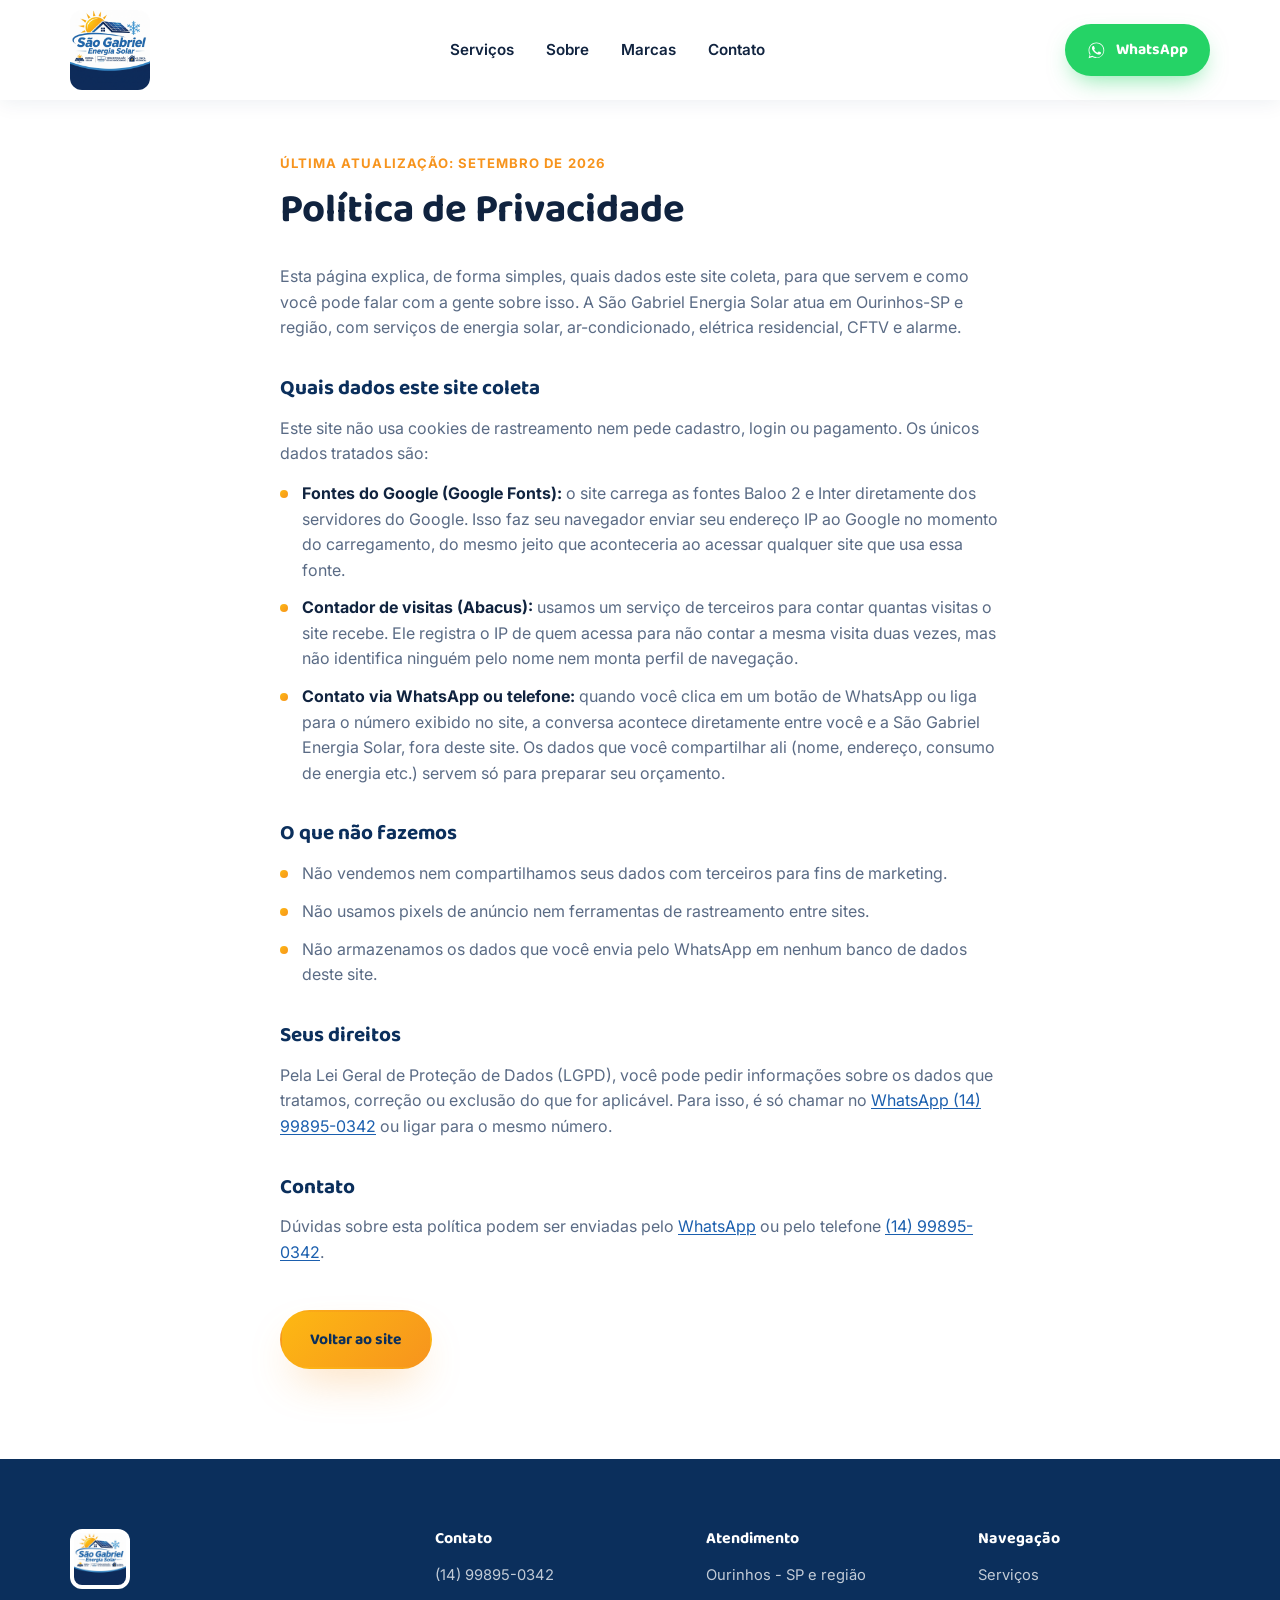
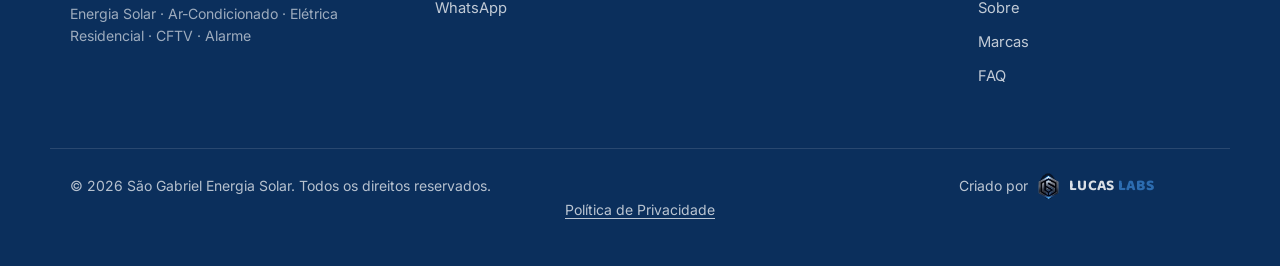
==== privacidade.html @ fc3e6f14 "Ajustes de acessibilidade, contador de visitas ao vivo e pagina de privacidade Corrige menu mobile q" ====
<!DOCTYPE html>
<html lang="pt-BR">
<head>
<meta charset="UTF-8">
<meta name="viewport" content="width=device-width, initial-scale=1.0">
<title>Política de Privacidade | São Gabriel Energia Solar</title>
<meta name="description" content="Política de privacidade da São Gabriel Energia Solar: quais dados são coletados neste site, para que servem e como você pode exercer seus direitos.">
<meta name="robots" content="noindex">
<link rel="icon" href="images/logo.jpg" type="image/jpeg">
<link rel="preconnect" href="https://fonts.googleapis.com">
<link rel="preconnect" href="https://fonts.gstatic.com" crossorigin>
<link href="https://fonts.googleapis.com/css2?family=Baloo+2:wght@600;700;800&family=Inter:wght@400;500;600;700&display=swap" rel="stylesheet">
<link rel="stylesheet" href="css/style.css">
</head>
<body>

<a href="#conteudo" class="skip-link">Pular para o conteúdo</a>

<!-- ===== HEADER ===== -->
<header class="header" id="header">
  <div class="container header__inner">
    <a href="index.html" class="header__brand">
      <img src="images/logo.jpg" alt="São Gabriel Energia Solar" class="header__logo">
    </a>
    <nav class="header__nav" id="nav">
      <a href="index.html#servicos" class="nav__link">Serviços</a>
      <a href="index.html#sobre" class="nav__link">Sobre</a>
      <a href="index.html#marcas" class="nav__link">Marcas</a>
      <a href="index.html#contato" class="nav__link">Contato</a>
    </nav>
    <div class="header__actions">
      <a href="https://wa.me/5514998950342?text=Ol%C3%A1!%20Vi%20o%20site%20da%20S%C3%A3o%20Gabriel%20Energia%20Solar%20e%20quero%20saber%20mais%20sobre%20os%20servi%C3%A7os." target="_blank" rel="noopener" class="btn btn--cta">
        <svg class="icon" viewBox="0 0 24 24" fill="currentColor" aria-hidden="true"><path d="M17.5 14.4c-.3-.1-1.7-.9-2-1-.3-.1-.5-.1-.7.1-.2.3-.8 1-.9 1.2-.2.2-.3.2-.6.1-.3-.1-1.3-.5-2.4-1.5-.9-.8-1.5-1.8-1.7-2.1-.2-.3 0-.5.1-.6.1-.1.3-.3.4-.5.1-.2.2-.3.3-.5.1-.2 0-.4 0-.5C10 9 9.4 7.6 9.1 7c-.2-.5-.4-.5-.6-.5h-.5c-.2 0-.5.1-.7.3-.3.3-1 1-1 2.4s1 2.8 1.2 3c.1.2 2 3.1 4.9 4.3.7.3 1.2.5 1.6.6.7.2 1.3.2 1.8.1.5-.1 1.7-.7 1.9-1.4.2-.7.2-1.2.2-1.4-.1-.1-.3-.2-.6-.4z"/><path d="M12 2C6.5 2 2 6.5 2 12c0 1.9.5 3.7 1.5 5.3L2 22l4.8-1.5c1.5.8 3.2 1.3 5.2 1.3 5.5 0 10-4.5 10-10S17.5 2 12 2zm0 18.3c-1.7 0-3.4-.5-4.8-1.3l-.3-.2-3.4 1 1-3.3-.2-.3C3.5 15 3 13.5 3 12c0-5 4-9 9-9s9 4 9 9-4 9-9 9.3z"/></svg>
        <span>WhatsApp</span>
      </a>
    </div>
    <button class="header__burger" id="burger" aria-label="Abrir menu" aria-expanded="false">
      <span></span><span></span><span></span>
    </button>
  </div>
</header>

<!-- ===== CONTEÚDO ===== -->
<section class="legal" id="conteudo">
  <div class="container legal__wrap">
    <span class="eyebrow">Última atualização: setembro de 2026</span>
    <h1 class="section-title">Política de Privacidade</h1>

    <p>Esta página explica, de forma simples, quais dados este site coleta, para que servem e como você pode falar com a gente sobre isso. A São Gabriel Energia Solar atua em Ourinhos-SP e região, com serviços de energia solar, ar-condicionado, elétrica residencial, CFTV e alarme.</p>

    <h2>Quais dados este site coleta</h2>
    <p>Este site não usa cookies de rastreamento nem pede cadastro, login ou pagamento. Os únicos dados tratados são:</p>
    <ul class="legal__list">
      <li><strong>Fontes do Google (Google Fonts):</strong> o site carrega as fontes Baloo 2 e Inter diretamente dos servidores do Google. Isso faz seu navegador enviar seu endereço IP ao Google no momento do carregamento, do mesmo jeito que aconteceria ao acessar qualquer site que usa essa fonte.</li>
      <li><strong>Contador de visitas (Abacus):</strong> usamos um serviço de terceiros para contar quantas visitas o site recebe. Ele registra o IP de quem acessa para não contar a mesma visita duas vezes, mas não identifica ninguém pelo nome nem monta perfil de navegação.</li>
      <li><strong>Contato via WhatsApp ou telefone:</strong> quando você clica em um botão de WhatsApp ou liga para o número exibido no site, a conversa acontece diretamente entre você e a São Gabriel Energia Solar, fora deste site. Os dados que você compartilhar ali (nome, endereço, consumo de energia etc.) servem só para preparar seu orçamento.</li>
    </ul>

    <h2>O que não fazemos</h2>
    <ul class="legal__list">
      <li>Não vendemos nem compartilhamos seus dados com terceiros para fins de marketing.</li>
      <li>Não usamos pixels de anúncio nem ferramentas de rastreamento entre sites.</li>
      <li>Não armazenamos os dados que você envia pelo WhatsApp em nenhum banco de dados deste site.</li>
    </ul>

    <h2>Seus direitos</h2>
    <p>Pela Lei Geral de Proteção de Dados (LGPD), você pode pedir informações sobre os dados que tratamos, correção ou exclusão do que for aplicável. Para isso, é só chamar no <a href="https://wa.me/5514998950342">WhatsApp (14) 99895-0342</a> ou ligar para o mesmo número.</p>

    <h2>Contato</h2>
    <p>Dúvidas sobre esta política podem ser enviadas pelo <a href="https://wa.me/5514998950342">WhatsApp</a> ou pelo telefone <a href="tel:+5514998950342">(14) 99895-0342</a>.</p>

    <a href="index.html" class="btn btn--primary legal__back">Voltar ao site</a>
  </div>
</section>

<!-- ===== FOOTER ===== -->
<footer class="footer">
  <div class="container footer__grid">
    <div class="footer__brand">
      <img src="images/logo.jpg" alt="São Gabriel Energia Solar" class="footer__logo">
      <p>Energia Solar · Ar-Condicionado · Elétrica Residencial · CFTV · Alarme</p>
    </div>
    <div class="footer__col">
      <h4>Contato</h4>
      <a href="tel:+5514998950342">(14) 99895-0342</a>
      <a href="https://wa.me/5514998950342" target="_blank" rel="noopener">WhatsApp</a>
    </div>
    <div class="footer__col">
      <h4>Atendimento</h4>
      <p>Ourinhos - SP e região</p>
    </div>
    <div class="footer__col">
      <h4>Navegação</h4>
      <a href="index.html#servicos">Serviços</a>
      <a href="index.html#sobre">Sobre</a>
      <a href="index.html#marcas">Marcas</a>
      <a href="index.html#faq">FAQ</a>
    </div>
  </div>
  <div class="footer__bottom">
    <div class="container footer__bottom-inner">
      <p>&copy; <span id="year"></span> São Gabriel Energia Solar. Todos os direitos reservados.</p>
      <a href="https://lucaslabs.netlify.app/" target="_blank" rel="noopener" class="footer__credit">
        <span>Criado por</span>
        <img src="images/logo-lucaslabs-icon.png" alt="" class="footer__credit-logo">
        <span class="footer__credit-name">LUCAS <b>LABS</b></span>
      </a>
    </div>
    <div class="container">
      <p class="footer__privacy"><a href="privacidade.html">Política de Privacidade</a></p>
    </div>
  </div>
</footer>

<script>
  document.getElementById('year').textContent = new Date().getFullYear();

  const header = document.getElementById('header');
  const burger = document.getElementById('burger');
  const nav = document.getElementById('nav');

  window.addEventListener('scroll', () => {
    header.classList.toggle('is-scrolled', window.scrollY > 30);
  }, { passive: true });

  burger.addEventListener('click', () => {
    const isOpen = nav.classList.toggle('open');
    burger.classList.toggle('open', isOpen);
    burger.setAttribute('aria-expanded', String(isOpen));
  });
</script>
</body>
</html>
---- css/style.css ----
/* ===================================================================
   São Gabriel Energia Solar, folha de estilos
   =================================================================== */

:root {
  --blue-navy: #0b2f5c;
  --blue-royal: #1b5fae;
  --blue-light: #2c6cb0;
  --yellow: #fdb813;
  --orange: #f7941d;
  --white: #ffffff;
  --gray-bg: #f4f8fc;
  --text-dark: #10233f;
  --text-muted: #5a6b85;

  --gradient-sun: linear-gradient(135deg, var(--yellow), var(--orange));
  --gradient-blue: linear-gradient(135deg, var(--blue-royal), var(--blue-navy));

  --shadow-blue: 0 20px 45px -15px rgba(27, 95, 174, 0.45);
  --shadow-orange: 0 20px 45px -15px rgba(247, 148, 29, 0.4);

  --radius: 20px;
  --container: 1180px;

  --font-head: "Baloo 2", "Poppins", sans-serif;
  --font-body: "Inter", system-ui, sans-serif;
}

* { box-sizing: border-box; margin: 0; padding: 0; }

html { scroll-behavior: smooth; }

body {
  font-family: var(--font-body);
  color: var(--text-dark);
  background: var(--white);
  overflow-x: hidden;
  line-height: 1.6;
}

img { max-width: 100%; display: block; }

a { color: inherit; text-decoration: none; }

ul { list-style: none; }

h1, h2, h3, h4 { font-family: var(--font-head); font-weight: 700; line-height: 1.2; }

.container {
  width: 100%;
  max-width: var(--container);
  margin: 0 auto;
  padding: 0 20px;
}

.icon { width: 1em; height: 1em; }

/* pular para o conteúdo: invisível até receber foco por teclado */
.skip-link {
  position: absolute;
  top: -100px;
  left: 20px;
  z-index: 1000;
  background: var(--blue-navy);
  color: var(--white);
  padding: 12px 20px;
  border-radius: 8px;
  font-weight: 600;
  transition: top 0.2s ease;
}
.skip-link:focus { top: 20px; }

/* anel de foco consistente para navegação por teclado, sitewide */
a:focus-visible,
button:focus-visible,
input:focus-visible {
  outline: 3px solid var(--yellow);
  outline-offset: 2px;
  border-radius: 4px;
}

/* ---------- scroll animation hooks ----------
   .reveal e .parallax-el nao levam estado inicial no CSS: o script.js
   define opacity/transform via GSAP so, entao sem JS ou com
   prefers-reduced-motion o conteudo aparece normal, no fluxo do documento. */

/* ---------- barra de progresso de leitura ---------- */
.scroll-progress {
  position: fixed;
  top: 0; left: 0;
  width: 100%; height: 4px;
  background: var(--gradient-sun);
  transform: scaleX(0);
  transform-origin: 0 0;
  z-index: 600;
  will-change: transform;
}

/* ---------- buttons ---------- */
.btn {
  display: inline-flex;
  align-items: center;
  gap: 10px;
  padding: 15px 28px;
  border-radius: 50px;
  font-family: var(--font-head);
  font-weight: 700;
  font-size: 0.98rem;
  border: 2px solid transparent;
  cursor: pointer;
  transition: transform 0.25s ease, box-shadow 0.25s ease, background 0.25s ease;
  white-space: nowrap;
}
.btn .icon { font-size: 1.2em; }
.btn--primary {
  background: var(--gradient-sun);
  color: var(--blue-navy);
  box-shadow: var(--shadow-orange);
}
.btn--primary:hover { transform: translateY(-3px); box-shadow: 0 25px 50px -15px rgba(247, 148, 29, 0.55); }
.btn--outline {
  background: rgba(255, 255, 255, 0.08);
  border-color: rgba(255, 255, 255, 0.6);
  color: var(--white);
  backdrop-filter: blur(6px);
}
.btn--outline:hover { background: rgba(255, 255, 255, 0.18); transform: translateY(-3px); }
.btn--cta {
  background: #25d366;
  color: var(--white);
  padding: 11px 20px;
  box-shadow: 0 10px 25px -8px rgba(37, 211, 102, 0.6);
}
.btn--cta:hover { transform: translateY(-2px); }
.btn--lg { padding: 18px 36px; font-size: 1.1rem; }

/* ===================================================================
   HEADER
   =================================================================== */
.header {
  position: fixed;
  top: 0; left: 0; right: 0;
  z-index: 500;
  background: rgba(255, 255, 255, 0.92);
  backdrop-filter: blur(10px);
  box-shadow: 0 2px 20px rgba(11, 47, 92, 0.08);
  transition: padding 0.3s ease;
}
.header__inner {
  display: flex;
  align-items: center;
  justify-content: space-between;
  gap: 20px;
  padding: 10px 20px;
  transition: padding 0.3s ease;
}
.header.is-scrolled .header__inner { padding: 6px 20px; }
.header__brand { display: flex; align-items: center; }
.header__logo {
  height: 80px;
  width: auto;
  border-radius: 12px;
  transition: height 0.35s cubic-bezier(0.4, 0, 0.2, 1);
}
.header.is-scrolled .header__logo { height: 46px; }
.header__nav {
  display: none;
  gap: 32px;
}
.nav__link {
  font-weight: 600;
  font-size: 0.95rem;
  color: var(--text-dark);
  position: relative;
  padding: 6px 0;
}
.nav__link::after {
  content: "";
  position: absolute;
  left: 0; bottom: 0;
  width: 0; height: 3px;
  background: var(--gradient-sun);
  border-radius: 3px;
  transition: width 0.25s ease;
}
.nav__link:hover::after { width: 100%; }

.header__burger {
  display: flex;
  flex-direction: column;
  justify-content: center;
  align-items: center;
  gap: 5px;
  width: 44px; height: 44px;
  background: none; border: none; cursor: pointer;
}
.header__burger span {
  width: 100%; height: 3px;
  background: var(--blue-navy);
  border-radius: 3px;
  transition: transform 0.3s ease, opacity 0.3s ease;
}
.header__burger.open span:nth-child(1) { transform: translateY(8px) rotate(45deg); }
.header__burger.open span:nth-child(2) { opacity: 0; }
.header__burger.open span:nth-child(3) { transform: translateY(-8px) rotate(-45deg); }

@media (min-width: 900px) {
  .header__nav { display: flex; }
  .header__burger { display: none; }
}

@media (max-width: 899px) {
  .header__nav {
    display: flex;
    position: fixed;
    top: 74px; right: 20px; left: 20px;
    background: rgba(255, 255, 255, 0.88);
    backdrop-filter: blur(16px) saturate(160%);
    -webkit-backdrop-filter: blur(16px) saturate(160%);
    border: 1px solid rgba(255, 255, 255, 0.7);
    border-radius: var(--radius);
    box-shadow: 0 20px 50px rgba(11, 47, 92, 0.2);
    flex-direction: column;
    padding: 20px 24px;
    gap: 18px;
    transform: translateY(-20px);
    opacity: 0;
    pointer-events: none;
    transition: transform 0.3s ease, opacity 0.3s ease;
  }
  .header__nav.open { transform: translateY(0); opacity: 1; pointer-events: auto; }
  .header__actions .btn--cta span { display: none; }
}

/* ===================================================================
   HERO
   =================================================================== */
.hero {
  position: relative;
  min-height: 100vh;
  display: flex;
  align-items: center;
  overflow: hidden;
  padding-top: 90px;
}
.hero__bg { position: absolute; inset: 0; z-index: 0; overflow: hidden; }
.hero__img { width: 100%; height: 100%; object-fit: cover; will-change: transform; }
.hero__overlay {
  position: absolute; inset: 0;
  background:
    linear-gradient(180deg, rgba(11,47,92,0.75) 0%, rgba(11,47,92,0.55) 40%, rgba(11,47,92,0.92) 100%),
    linear-gradient(120deg, rgba(11,47,92,0.6), rgba(27,95,174,0.35));
}
.hero__blob {
  position: absolute;
  border-radius: 50%;
  filter: blur(60px);
  opacity: 0.5;
  z-index: 0;
}
.hero__blob--1 {
  width: 420px; height: 420px;
  background: var(--gradient-sun);
  top: -120px; right: -100px;
  opacity: 0.35;
}
.hero__blob--2 {
  width: 300px; height: 300px;
  background: var(--blue-light);
  bottom: -80px; left: -80px;
  opacity: 0.4;
}

.hero__content {
  position: relative;
  z-index: 2;
  color: var(--white);
  padding: 60px 20px 100px;
}
.badge {
  display: inline-block;
  background: rgba(255, 255, 255, 0.12);
  border: 1px solid rgba(255, 255, 255, 0.35);
  backdrop-filter: blur(6px);
  padding: 8px 18px;
  border-radius: 50px;
  font-size: 0.875rem;
  font-weight: 600;
  margin-bottom: 22px;
}
.hero__title {
  font-size: clamp(2.1rem, 6vw, 3.6rem);
  max-width: 820px;
  margin-bottom: 20px;
}
.text-yellow { color: var(--yellow); }

.sr-only {
  position: absolute;
  width: 1px; height: 1px;
  padding: 0; margin: -1px;
  overflow: hidden;
  clip: rect(0, 0, 0, 0);
  white-space: nowrap;
  border: 0;
}

.typewriter { display: inline-block; }
.typewriter-cursor {
  display: inline-block;
  width: 3px;
  height: 0.85em;
  margin-left: 4px;
  background: var(--yellow);
  vertical-align: -0.1em;
  animation: typewriter-blink 0.9s steps(1) infinite;
}
@keyframes typewriter-blink {
  0%, 49% { opacity: 1; }
  50%, 100% { opacity: 0; }
}
@media (prefers-reduced-motion: reduce) {
  .typewriter-cursor { animation: none; opacity: 1; }
}
.hero__subtitle {
  font-size: clamp(1rem, 2vw, 1.2rem);
  max-width: 620px;
  color: rgba(255, 255, 255, 0.88);
  margin-bottom: 34px;
}
.hero__cta { display: flex; flex-wrap: wrap; gap: 16px; margin-bottom: 44px; }
.hero__trust {
  display: flex;
  flex-wrap: wrap;
  gap: 18px 30px;
}
.trust__item {
  display: flex;
  align-items: center;
  gap: 8px;
  font-size: 0.9rem;
  font-weight: 600;
  color: rgba(255, 255, 255, 0.92);
}
.trust__item .icon { color: var(--yellow); font-size: 1.1em; }

.hero__scroll {
  position: absolute;
  bottom: 28px; left: 50%;
  transform: translateX(-50%);
  z-index: 2;
  color: var(--white);
  font-size: 1.6rem;
  animation: bounce 2.2s infinite;
  opacity: 0.85;
}
@keyframes bounce {
  0%, 100% { transform: translate(-50%, 0); }
  50% { transform: translate(-50%, 10px); }
}

/* ---------- section diagonal dividers ---------- */
.divider {
  position: relative;
  height: 70px;
  margin-top: -1px;
  background: var(--white);
}
.divider--down { clip-path: polygon(0 0, 100% 0, 100% 30%, 0 100%); background: var(--gray-bg); }
.divider--up { clip-path: polygon(0 30%, 100% 0, 100% 100%, 0 100%); background: var(--blue-navy); }

/* ===================================================================
   BRANDS STRIP
   =================================================================== */
.brands { background: var(--gray-bg); padding: 60px 0 70px; position: relative; overflow: hidden; }
.brands__blob {
  position: absolute;
  border-radius: 50%;
  filter: blur(70px);
  opacity: 0.35;
  pointer-events: none;
  z-index: 0;
}
.brands__blob--1 { width: 320px; height: 320px; background: var(--gradient-sun); top: -140px; left: 8%; }
.brands__blob--2 { width: 280px; height: 280px; background: var(--blue-light); bottom: -140px; right: 10%; }

.brands__label {
  position: relative;
  z-index: 1;
  text-align: center;
  font-weight: 600;
  color: var(--text-muted);
  margin-bottom: 34px;
  text-transform: uppercase;
  font-size: 0.875rem;
  letter-spacing: 0.06em;
}
.brands__row {
  position: relative;
  z-index: 1;
  display: flex;
  flex-wrap: wrap;
  align-items: center;
  justify-content: center;
  gap: 22px 24px;
}

/* chip em vidro liquido: translucido, com brilho no topo e borda fina */
.brand-chip {
  position: relative;
  display: flex;
  align-items: center;
  justify-content: center;
  width: 184px;
  height: 108px;
  border-radius: var(--radius);
  background: rgba(255, 255, 255, 0.5);
  backdrop-filter: blur(16px) saturate(160%);
  -webkit-backdrop-filter: blur(16px) saturate(160%);
  border: 1px solid rgba(255, 255, 255, 0.7);
  box-shadow:
    0 10px 30px -12px rgba(11, 47, 92, 0.25),
    inset 0 1px 0 rgba(255, 255, 255, 0.8);
  overflow: hidden;
  transition: background 0.3s ease, box-shadow 0.3s ease, border-color 0.3s ease;
}
.brand-chip::before {
  content: "";
  position: absolute;
  inset: 0;
  background: linear-gradient(135deg, rgba(255, 255, 255, 0.55) 0%, rgba(255, 255, 255, 0) 45%);
  pointer-events: none;
}
.brand-chip:hover {
  background: rgba(255, 255, 255, 0.72);
  border-color: rgba(255, 255, 255, 0.95);
  box-shadow:
    0 22px 48px -14px rgba(27, 95, 174, 0.4),
    inset 0 1px 0 rgba(255, 255, 255, 0.95);
}
/* translateY do hover fica a cargo do GSAP, mesmo motivo do .card/.step */

/* faixa de brilho que varre o chip no hover, controlada via GSAP (script.js) */
.brand-chip__shine {
  position: absolute;
  top: -60%; left: -35%;
  width: 35%; height: 220%;
  background: linear-gradient(105deg, rgba(255,255,255,0) 0%, rgba(255,255,255,0.75) 50%, rgba(255,255,255,0) 100%);
  pointer-events: none;
  z-index: 2;
}

.brand-chip img {
  position: relative;
  z-index: 1;
  height: 48px;
  width: auto;
  max-width: 80%;
  object-fit: contain;
  filter: grayscale(1) opacity(0.75);
  transition: filter 0.25s ease;
}
.brand-chip:hover img { filter: grayscale(0) opacity(1); }

/* ===================================================================
   SECTION HEADINGS (shared)
   =================================================================== */
.eyebrow {
  display: inline-block;
  font-weight: 700;
  color: var(--orange);
  text-transform: uppercase;
  letter-spacing: 0.08em;
  font-size: 0.82rem;
  margin-bottom: 12px;
}
.eyebrow--light { color: var(--yellow); }
.section-title {
  font-size: clamp(1.7rem, 4vw, 2.5rem);
  max-width: 700px;
  margin-bottom: 50px;
}
.section-title--light { color: var(--white); margin-bottom: 30px; }

/* ===================================================================
   SERVICES
   =================================================================== */
.services { padding: 90px 0 60px; background: var(--gray-bg); }
.services__grid {
  display: grid;
  grid-template-columns: 1fr;
  gap: 28px;
}
@media (min-width: 640px) { .services__grid { grid-template-columns: repeat(2, 1fr); } }
@media (min-width: 1000px) { .services__grid { grid-template-columns: repeat(3, 1fr); } }

.card {
  background: var(--white);
  border-radius: var(--radius);
  overflow: hidden;
  transition: box-shadow 0.35s ease;
}
/* hover (translateY) fica a cargo do GSAP: mesma propriedade "transform"
   usada na entrada por scroll, então não pode ter transição CSS própria */
.card--shadow-blue:hover { box-shadow: var(--shadow-blue); }
.card--shadow-orange:hover { box-shadow: var(--shadow-orange); }
.card__img { aspect-ratio: 4/3; overflow: hidden; }
.card__img img { width: 100%; height: 100%; object-fit: cover; transition: transform 0.5s ease; }
/* foto vertical de produto: mostra inteira, sem cortar, mesmo tamanho de card */
.card__img--contain { background: var(--white); }
.card__img--contain img { object-fit: contain; padding: 14px; }
.card:hover .card__img img { transform: scale(1.08); }
.card__body { padding: 26px; position: relative; }
.card__icon {
  position: absolute;
  top: -30px; right: 26px;
  width: 56px; height: 56px;
  border-radius: 16px;
  display: flex; align-items: center; justify-content: center;
  font-size: 1.5rem;
  color: var(--white);
  box-shadow: 0 12px 24px -8px rgba(0,0,0,0.3);
}
.card__icon--yellow { background: var(--gradient-sun); color: var(--blue-navy); }
.card__icon--blue { background: var(--gradient-blue); }
.card__body h3 { font-size: 1.25rem; margin-bottom: 10px; }
.card__body p { color: var(--text-muted); font-size: 0.95rem; }

.card--cta {
  background: var(--gradient-blue);
  color: var(--white);
  display: flex;
  align-items: center;
  justify-content: center;
  text-align: center;
}
.card--cta__inner { padding: 40px 30px; }
.card--cta h3 { font-size: 1.3rem; margin-bottom: 10px; }
.card--cta p { color: rgba(255,255,255,0.85); margin-bottom: 22px; font-size: 0.95rem; }

/* ===================================================================
   WHY / CALCULATOR
   =================================================================== */
.why { background: var(--blue-navy); color: var(--white); padding: 90px 0; position: relative; overflow: hidden; }
.why__grid {
  display: grid;
  grid-template-columns: 1fr;
  gap: 50px;
  align-items: start;
}
@media (min-width: 900px) { .why__grid { grid-template-columns: 1.1fr 0.9fr; } }

.why__list { display: flex; flex-direction: column; gap: 16px; margin-top: 10px; }
.why__list li {
  display: flex;
  align-items: flex-start;
  gap: 12px;
  font-size: 1.02rem;
  font-weight: 500;
}
.why__list .icon {
  flex-shrink: 0;
  margin-top: 3px;
  width: 24px; height: 24px;
  background: var(--gradient-sun);
  color: var(--blue-navy);
  border-radius: 50%;
  padding: 4px;
}

.why__calc {
  background: rgba(255, 255, 255, 0.06);
  border: 1px solid rgba(255, 255, 255, 0.15);
  backdrop-filter: blur(8px);
  border-radius: var(--radius);
  padding: 34px;
  box-shadow: var(--shadow-blue);
}
.why__calc h3 { font-size: 1.3rem; margin-bottom: 8px; }
.why__calc-desc { color: rgba(255,255,255,0.75); font-size: 0.92rem; margin-bottom: 22px; }
.why__calc label { display: block; font-size: 0.85rem; font-weight: 600; margin-bottom: 8px; color: rgba(255,255,255,0.85); }
.why__calc input {
  width: 100%;
  padding: 14px 16px;
  border-radius: 12px;
  border: none;
  font-size: 1.1rem;
  font-family: var(--font-head);
  font-weight: 700;
  margin-bottom: 22px;
  color: var(--blue-navy);
}
.why__calc input:focus { outline: 3px solid var(--yellow); }
.why__calc-result {
  background: rgba(255,255,255,0.08);
  border-radius: 16px;
  padding: 18px 20px;
  margin-bottom: 16px;
}
.calc-row { display: flex; justify-content: space-between; align-items: center; padding: 8px 0; font-size: 0.95rem; }
.calc-row strong { font-family: var(--font-head); font-size: 1.2rem; color: var(--yellow); }
.calc-row + .calc-row { border-top: 1px solid rgba(255,255,255,0.12); }
.why__calc-note { font-size: 0.875rem; color: rgba(255,255,255,0.72); }

/* ===================================================================
   STEPS
   =================================================================== */
.steps { padding: 90px 0; background: var(--white); }
.steps__grid {
  display: grid;
  grid-template-columns: 1fr;
  gap: 30px;
}
@media (min-width: 640px) { .steps__grid { grid-template-columns: repeat(2, 1fr); } }
@media (min-width: 1000px) { .steps__grid { grid-template-columns: repeat(4, 1fr); } }

.step {
  position: relative;
  background: var(--gray-bg);
  border-radius: var(--radius);
  padding: 34px 26px;
  border-top: 4px solid transparent;
  border-image: var(--gradient-sun) 1;
  transition: box-shadow 0.3s ease;
}
/* translateY do hover fica a cargo do GSAP, ver script.js */
.step:hover { box-shadow: var(--shadow-orange); }
.step__number {
  display: inline-flex;
  align-items: center; justify-content: center;
  width: 46px; height: 46px;
  border-radius: 50%;
  background: var(--gradient-blue);
  color: var(--white);
  font-family: var(--font-head);
  font-weight: 700;
  font-size: 1.2rem;
  margin-bottom: 18px;
}
.step h3 { font-size: 1.1rem; margin-bottom: 8px; }
.step p { color: var(--text-muted); font-size: 0.92rem; }

/* ===================================================================
   IMPACT (faixa com foto de usina solar, parallax)
   =================================================================== */
.impact {
  position: relative;
  min-height: 56vh;
  display: flex;
  align-items: center;
  justify-content: center;
  overflow: hidden;
}
.impact__bg { position: absolute; inset: 0; z-index: 0; overflow: hidden; }
.impact__img { width: 100%; height: 100%; object-fit: cover; will-change: transform; }
.impact__overlay {
  position: absolute; inset: 0;
  background: linear-gradient(180deg, rgba(11,47,92,0.85) 0%, rgba(11,47,92,0.65) 45%, rgba(11,47,92,0.85) 100%);
}
.impact__content {
  position: relative;
  z-index: 1;
  text-align: center;
  color: var(--white);
  padding: 70px 20px;
}
.impact__title {
  font-size: clamp(1.6rem, 4vw, 2.4rem);
  max-width: 760px;
  margin: 0 auto 16px;
}
.impact__subtitle {
  font-size: clamp(0.95rem, 1.6vw, 1.1rem);
  color: rgba(255,255,255,0.85);
  max-width: 520px;
  margin: 0 auto;
}

/* ===================================================================
   GALLERY
   =================================================================== */
.gallery { background: var(--gray-bg); padding: 90px 0; }
.gallery__grid {
  display: grid;
  grid-template-columns: repeat(2, 1fr);
  gap: 18px;
}
@media (min-width: 700px) { .gallery__grid { grid-template-columns: repeat(4, 1fr); } }
.gallery__item {
  border-radius: 16px;
  overflow: hidden;
  aspect-ratio: 1/1;
  box-shadow: 0 10px 30px -10px rgba(11,47,92,0.25);
  will-change: transform;
}
.gallery__item--big { grid-column: span 2; grid-row: span 2; aspect-ratio: 1/1; }
@media (max-width: 699px) { .gallery__item--big { grid-column: span 2; aspect-ratio: 16/10; } }
.gallery__item img {
  width: 100%; height: 100%; object-fit: cover;
  transition: transform 0.5s ease;
}
.gallery__item:hover img { transform: scale(1.1); }

/* ===================================================================
   FAQ
   =================================================================== */
.faq { padding: 90px 0; background: var(--white); }
.faq__wrap { max-width: 820px; }
.faq__list { display: flex; flex-direction: column; gap: 14px; }
.faq__item {
  background: var(--gray-bg);
  border-radius: 16px;
  overflow: hidden;
}
.faq__question {
  width: 100%;
  display: flex;
  align-items: center;
  justify-content: space-between;
  gap: 16px;
  padding: 20px 24px;
  background: none;
  border: none;
  text-align: left;
  font-family: var(--font-head);
  font-weight: 600;
  font-size: 1rem;
  color: var(--text-dark);
  cursor: pointer;
}
.faq__chevron { color: var(--orange); transition: transform 0.3s ease; flex-shrink: 0; }
.faq__item.open .faq__chevron { transform: rotate(180deg); }
.faq__answer {
  max-height: 0;
  overflow: hidden;
  transition: max-height 0.35s ease, padding 0.35s ease;
  padding: 0 24px;
}
.faq__answer p { color: var(--text-muted); font-size: 0.95rem; padding-bottom: 0; }
.faq__item.open .faq__answer { max-height: 220px; padding: 0 24px 22px; }

/* ===================================================================
   FINAL CTA
   =================================================================== */
.final-cta {
  position: relative;
  background: var(--gradient-blue);
  padding: 100px 0;
  overflow: hidden;
  text-align: center;
}
.final-cta__blob {
  position: absolute;
  width: 500px; height: 500px;
  background: var(--gradient-sun);
  border-radius: 50%;
  filter: blur(90px);
  opacity: 0.3;
  top: -200px; left: 50%;
  transform: translateX(-50%);
}
.final-cta__content { position: relative; z-index: 1; color: var(--white); }
.final-cta__content h2 { font-size: clamp(1.8rem, 4vw, 2.6rem); margin-bottom: 16px; }
.final-cta__content p { color: rgba(255,255,255,0.85); max-width: 560px; margin: 0 auto 34px; font-size: 1.05rem; }
.final-cta__actions { display: flex; justify-content: center; }

/* ===================================================================
   PÁGINA LEGAL (política de privacidade)
   =================================================================== */
.legal { padding: 150px 0 90px; background: var(--white); }
.legal__wrap { max-width: 760px; }
.legal .eyebrow { color: var(--orange); }
.legal h1 { margin-bottom: 30px; }
.legal h2 {
  font-family: var(--font-head);
  font-size: 1.3rem;
  color: var(--blue-navy);
  margin: 36px 0 14px;
}
.legal p { color: var(--text-muted); font-size: 1rem; margin-bottom: 14px; }
.legal p a { color: var(--blue-royal); text-decoration: underline; text-underline-offset: 2px; }
.legal p a:hover { color: var(--blue-navy); }
.legal__list { display: flex; flex-direction: column; gap: 12px; margin-bottom: 14px; }
.legal__list li { color: var(--text-muted); font-size: 1rem; padding-left: 22px; position: relative; }
.legal__list li::before {
  content: "";
  position: absolute;
  left: 0; top: 9px;
  width: 8px; height: 8px;
  border-radius: 50%;
  background: var(--gradient-sun);
}
.legal__list strong { color: var(--text-dark); }
.legal__back { margin-top: 30px; }

/* ===================================================================
   FOOTER
   =================================================================== */
.footer { background: var(--blue-navy); color: rgba(255,255,255,0.85); padding: 70px 0 0; }
.footer__grid {
  display: grid;
  grid-template-columns: 1fr;
  gap: 40px;
  padding-bottom: 50px;
  border-bottom: 1px solid rgba(255,255,255,0.12);
}
@media (min-width: 700px) { .footer__grid { grid-template-columns: 1.4fr 1fr 1fr 1fr; } }
.footer__logo { height: 60px; border-radius: 12px; margin-bottom: 14px; background: var(--white); padding: 4px; }
.footer__brand p { font-size: 0.88rem; color: rgba(255,255,255,0.6); }
.footer__col h4 { font-family: var(--font-head); color: var(--white); font-size: 1rem; margin-bottom: 16px; }
.footer__col a, .footer__col p { display: block; font-size: 0.92rem; margin-bottom: 10px; color: rgba(255,255,255,0.75); }
.footer__col a:hover { color: var(--yellow); }
.footer__bottom {
  padding: 24px 0;
  font-size: 0.875rem;
  color: rgba(255,255,255,0.7);
}
.footer__bottom-inner {
  display: flex;
  flex-direction: column;
  align-items: center;
  gap: 14px;
  text-align: center;
}
@media (min-width: 700px) {
  .footer__bottom-inner { flex-direction: row; justify-content: space-between; padding-right: 76px; }
}
.footer__credit {
  display: inline-flex;
  align-items: center;
  gap: 10px;
  color: rgba(255,255,255,0.72);
  font-size: 0.875rem;
  transition: color 0.25s ease;
}
.footer__credit:hover { color: rgba(255,255,255,0.9); }
.footer__credit-logo { height: 26px; width: auto; }
.footer__credit-name {
  font-family: var(--font-head);
  font-weight: 700;
  font-size: 0.95rem;
  letter-spacing: 0.02em;
  color: rgba(255, 255, 255, 0.85);
}
.footer__credit-name b { color: var(--blue-light); font-weight: 800; }
.footer__credit:hover .footer__credit-name { color: #ffffff; }

.footer__privacy {
  font-size: 0.875rem;
  text-align: center;
  padding-bottom: 20px;
}
.footer__privacy a {
  color: rgba(255, 255, 255, 0.72);
  text-decoration: underline;
  text-underline-offset: 3px;
}
.footer__privacy a:hover { color: var(--white); }

.visit-counter {
  display: inline-flex;
  align-items: center;
  gap: 6px;
  padding: 4px 12px;
  border-radius: 999px;
  background: rgba(253, 184, 19, 0.08);
  border: 1px solid rgba(253, 184, 19, 0.16);
  color: rgba(255, 255, 255, 0.72);
  font-size: 0.875rem;
  white-space: nowrap;
}
.visit-counter .icon { width: 13px; height: 13px; color: var(--yellow); flex-shrink: 0; }
.visit-counter #visitCount { color: rgba(255, 255, 255, 0.85); font-weight: 600; display: inline-block; }

/* pisca suavemente quando o número muda de verdade (poll ao vivo) */
.visit-counter__count--pulse { animation: visit-pulse 0.7s ease-out; }
@keyframes visit-pulse {
  0% { color: var(--yellow); transform: scale(1.3); }
  100% { color: rgba(255, 255, 255, 0.85); transform: scale(1); }
}

/* ===================================================================
   FLOATING WHATSAPP
   =================================================================== */
.whatsapp-float {
  position: fixed;
  bottom: 24px; right: 24px;
  width: 60px; height: 60px;
  background: #25d366;
  color: var(--white);
  border-radius: 50%;
  display: flex; align-items: center; justify-content: center;
  font-size: 1.8rem;
  box-shadow: 0 10px 30px -8px rgba(37, 211, 102, 0.7);
  z-index: 400;
  animation: pulse 2.4s ease-out 3;
}
.whatsapp-float:hover { transform: scale(1.08); }
@keyframes pulse {
  0% { box-shadow: 0 0 0 0 rgba(37, 211, 102, 0.55), 0 10px 30px -8px rgba(37,211,102,0.7); }
  70% { box-shadow: 0 0 0 16px rgba(37, 211, 102, 0), 0 10px 30px -8px rgba(37,211,102,0.7); }
  100% { box-shadow: 0 0 0 0 rgba(37, 211, 102, 0), 0 10px 30px -8px rgba(37,211,102,0.7); }
}

/* ===================================================================
   PREFERÊNCIA POR MENOS MOVIMENTO
   =================================================================== */
@media (prefers-reduced-motion: reduce) {
  html { scroll-behavior: auto; }
  .hero__scroll, .whatsapp-float { animation: none; }
  .visit-counter__count--pulse { animation: none; }
}
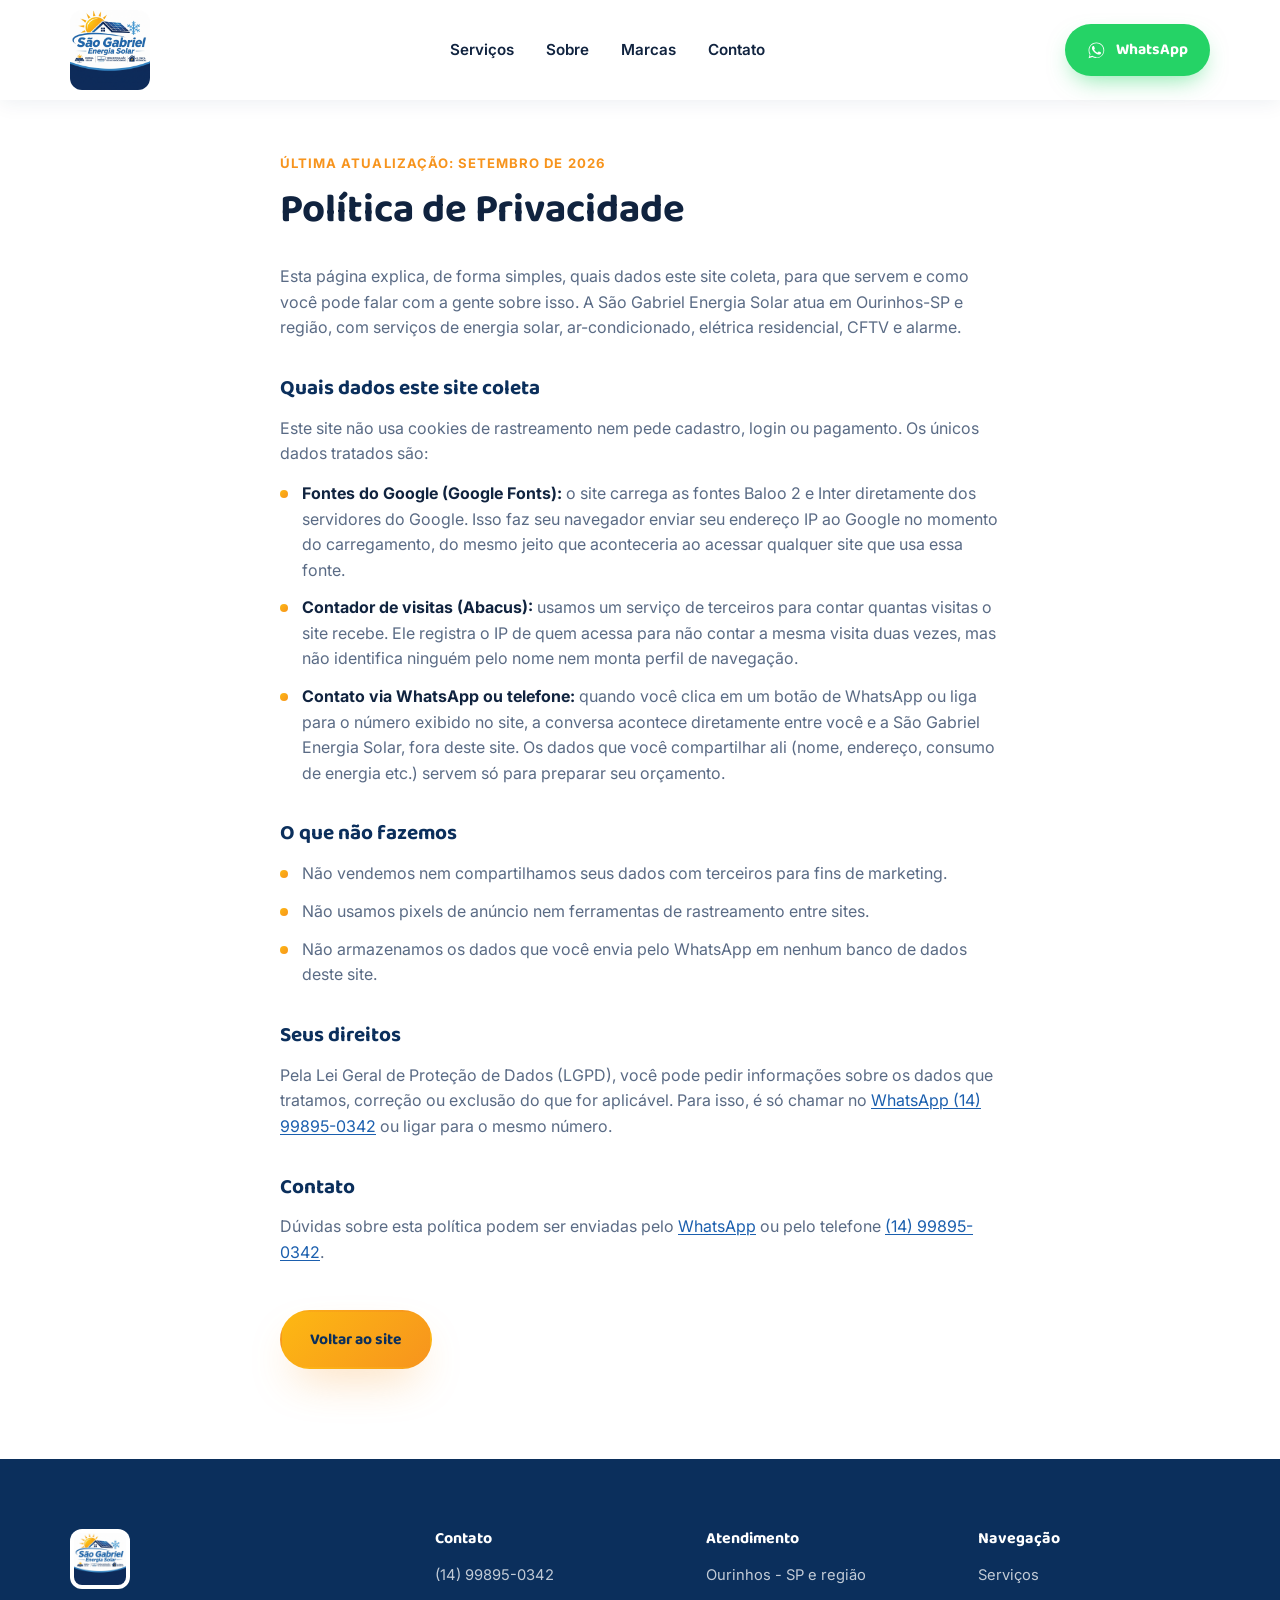
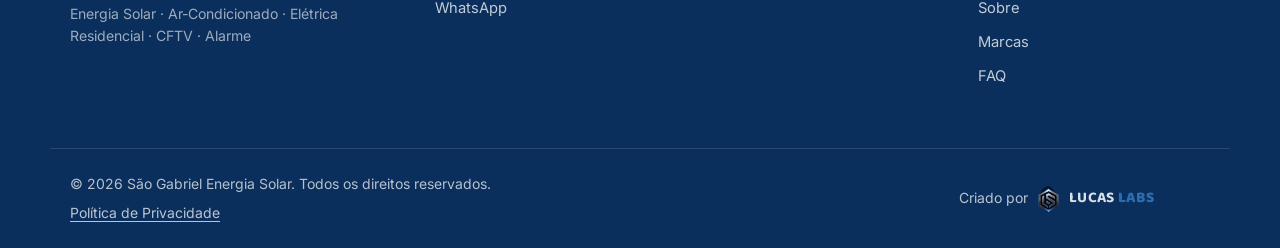
==== commit 5b3cb908: "Move link de politica de privacidade para debaixo do copyright no rodape" ====
--- a/privacidade.html
+++ b/privacidade.html
@@ -99,15 +99,15 @@
   </div>
   <div class="footer__bottom">
     <div class="container footer__bottom-inner">
-      <p>&copy; <span id="year"></span> São Gabriel Energia Solar. Todos os direitos reservados.</p>
+      <div class="footer__legal">
+        <p>&copy; <span id="year"></span> São Gabriel Energia Solar. Todos os direitos reservados.</p>
+        <p class="footer__privacy"><a href="privacidade.html">Política de Privacidade</a></p>
+      </div>
       <a href="https://lucaslabs.netlify.app/" target="_blank" rel="noopener" class="footer__credit">
         <span>Criado por</span>
         <img src="images/logo-lucaslabs-icon.png" alt="" class="footer__credit-logo">
         <span class="footer__credit-name">LUCAS <b>LABS</b></span>
       </a>
-    </div>
-    <div class="container">
-      <p class="footer__privacy"><a href="privacidade.html">Política de Privacidade</a></p>
     </div>
   </div>
 </footer>
--- a/css/style.css
+++ b/css/style.css
@@ -823,7 +823,11 @@
   text-align: center;
 }
 @media (min-width: 700px) {
-  .footer__bottom-inner { flex-direction: row; justify-content: space-between; padding-right: 76px; }
+  .footer__bottom-inner { flex-direction: row; justify-content: space-between; padding-right: 76px; text-align: left; }
+}
+.footer__legal { display: flex; flex-direction: column; gap: 6px; align-items: center; }
+@media (min-width: 700px) {
+  .footer__legal { align-items: flex-start; }
 }
 .footer__credit {
   display: inline-flex;
@@ -847,8 +851,6 @@
 
 .footer__privacy {
   font-size: 0.875rem;
-  text-align: center;
-  padding-bottom: 20px;
 }
 .footer__privacy a {
   color: rgba(255, 255, 255, 0.72);
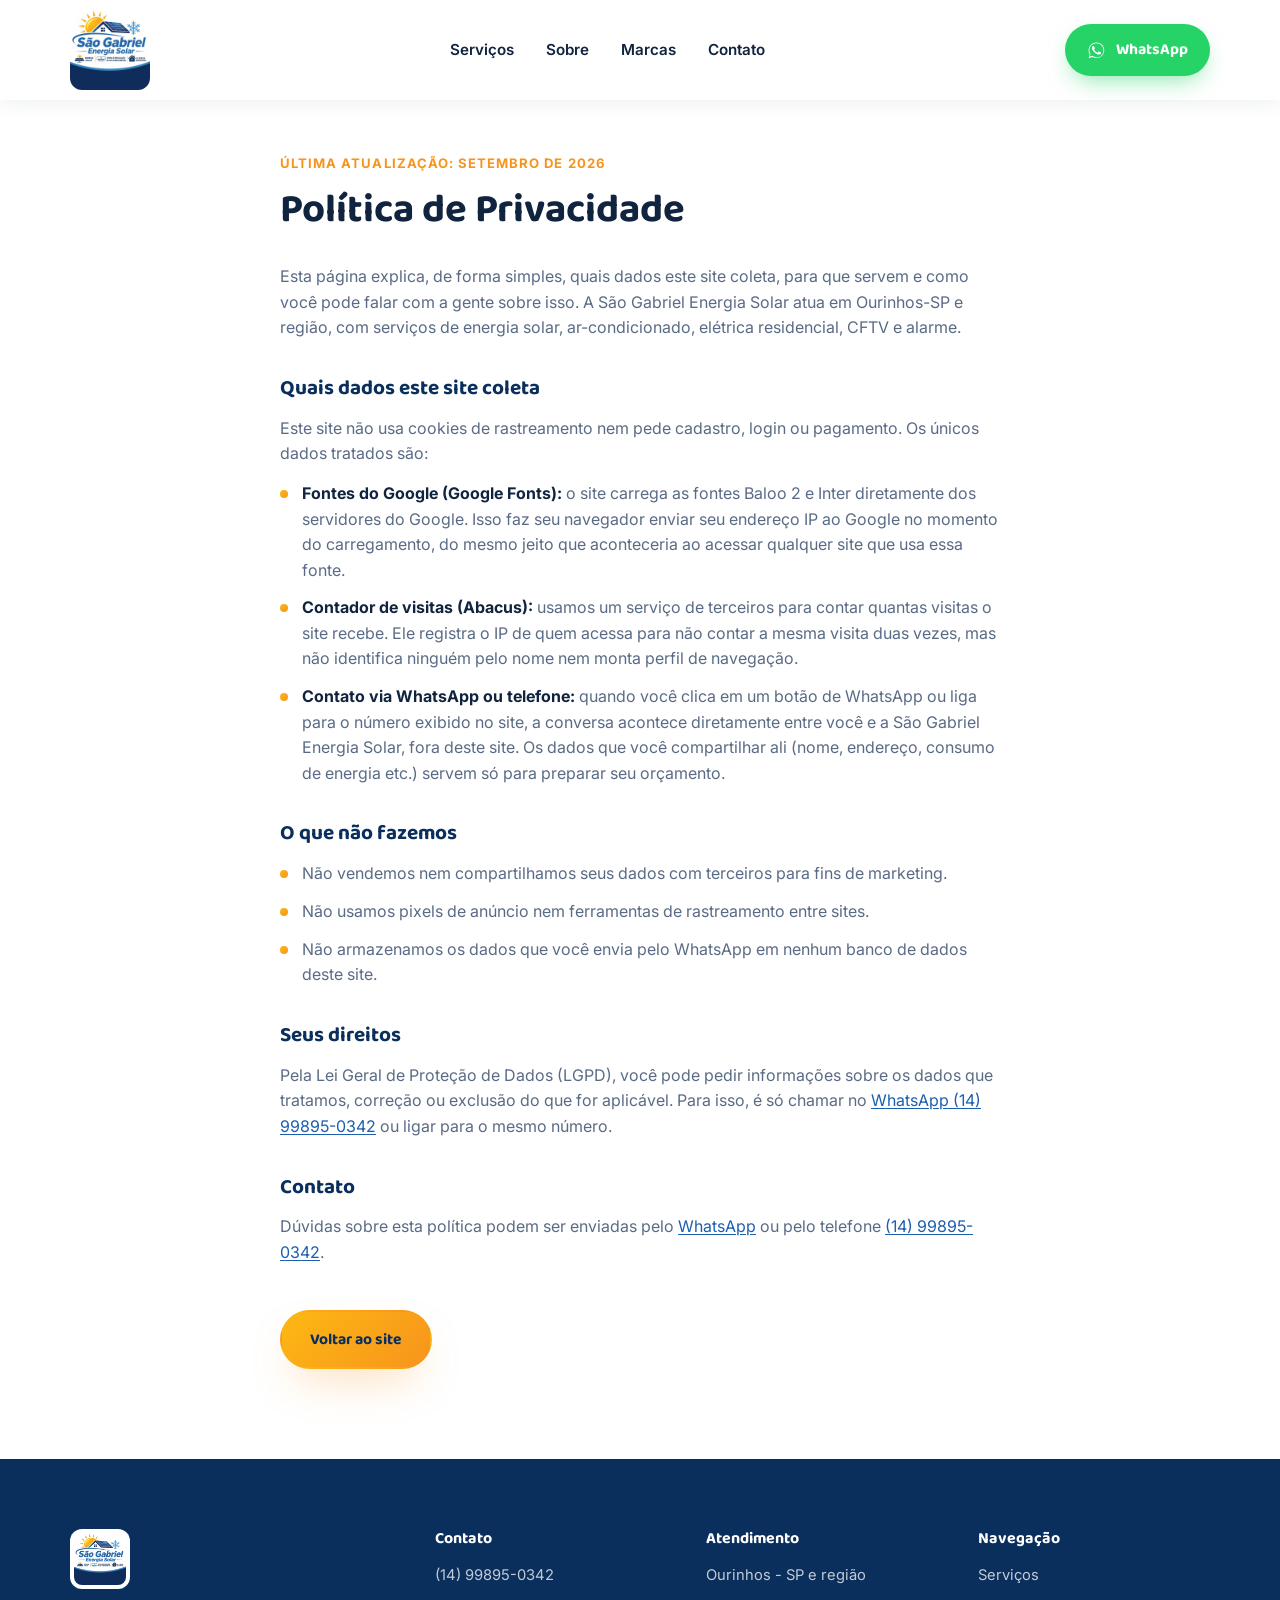
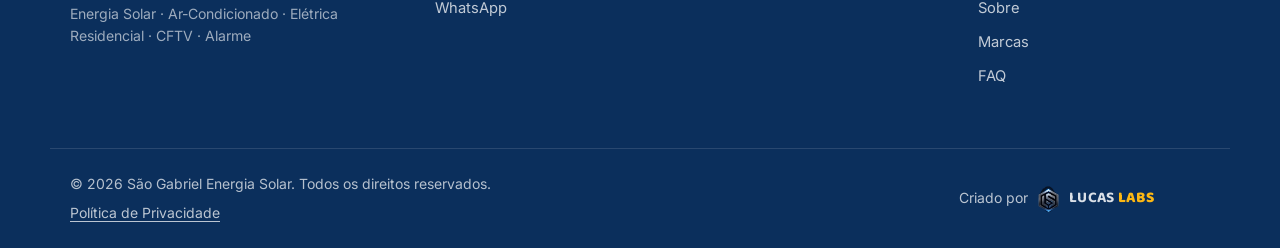
==== commit 1035fa37: "Auditoria e otimizacao de SEO, dados estruturados e performance SEO tecnico: title/description reesc" ====
--- a/privacidade.html
+++ b/privacidade.html
@@ -6,6 +6,7 @@
 <title>Política de Privacidade | São Gabriel Energia Solar</title>
 <meta name="description" content="Política de privacidade da São Gabriel Energia Solar: quais dados são coletados neste site, para que servem e como você pode exercer seus direitos.">
 <meta name="robots" content="noindex">
+<link rel="canonical" href="https://saogabrielrm.com.br/privacidade.html">
 <link rel="icon" href="images/logo.jpg" type="image/jpeg">
 <link rel="preconnect" href="https://fonts.googleapis.com">
 <link rel="preconnect" href="https://fonts.gstatic.com" crossorigin>
@@ -39,6 +40,8 @@
     </button>
   </div>
 </header>
+
+<div class="nav-backdrop" id="navBackdrop"></div>
 
 <!-- ===== CONTEÚDO ===== -->
 <section class="legal" id="conteudo">
@@ -81,16 +84,16 @@
       <p>Energia Solar · Ar-Condicionado · Elétrica Residencial · CFTV · Alarme</p>
     </div>
     <div class="footer__col">
-      <h4>Contato</h4>
+      <h3>Contato</h3>
       <a href="tel:+5514998950342">(14) 99895-0342</a>
       <a href="https://wa.me/5514998950342" target="_blank" rel="noopener">WhatsApp</a>
     </div>
     <div class="footer__col">
-      <h4>Atendimento</h4>
+      <h3>Atendimento</h3>
       <p>Ourinhos - SP e região</p>
     </div>
     <div class="footer__col">
-      <h4>Navegação</h4>
+      <h3>Navegação</h3>
       <a href="index.html#servicos">Serviços</a>
       <a href="index.html#sobre">Sobre</a>
       <a href="index.html#marcas">Marcas</a>
@@ -118,16 +121,21 @@
   const header = document.getElementById('header');
   const burger = document.getElementById('burger');
   const nav = document.getElementById('nav');
+  const navBackdrop = document.getElementById('navBackdrop');
 
   window.addEventListener('scroll', () => {
     header.classList.toggle('is-scrolled', window.scrollY > 30);
   }, { passive: true });
 
-  burger.addEventListener('click', () => {
-    const isOpen = nav.classList.toggle('open');
+  function setNavOpen(isOpen) {
+    nav.classList.toggle('open', isOpen);
     burger.classList.toggle('open', isOpen);
     burger.setAttribute('aria-expanded', String(isOpen));
-  });
+    if (navBackdrop) navBackdrop.classList.toggle('open', isOpen);
+  }
+
+  burger.addEventListener('click', () => setNavOpen(!nav.classList.contains('open')));
+  if (navBackdrop) navBackdrop.addEventListener('click', () => setNavOpen(false));
 </script>
 </body>
 </html>
--- a/css/style.css
+++ b/css/style.css
@@ -213,11 +213,11 @@
   .header__nav {
     display: flex;
     position: fixed;
-    top: 74px; right: 20px; left: 20px;
-    background: rgba(255, 255, 255, 0.88);
-    backdrop-filter: blur(16px) saturate(160%);
-    -webkit-backdrop-filter: blur(16px) saturate(160%);
-    border: 1px solid rgba(255, 255, 255, 0.7);
+    z-index: 490;
+    /* 100px = altura do header no topo da pagina (logo 80px + padding 10px*2);
+       fica sempre abaixo dele, mesmo antes de rolar a pagina */
+    top: 104px; right: 20px; left: 20px;
+    background: var(--white);
     border-radius: var(--radius);
     box-shadow: 0 20px 50px rgba(11, 47, 92, 0.2);
     flex-direction: column;
@@ -230,6 +230,20 @@
   }
   .header__nav.open { transform: translateY(0); opacity: 1; pointer-events: auto; }
   .header__actions .btn--cta span { display: none; }
+
+  .nav-backdrop {
+    position: fixed;
+    inset: 0;
+    z-index: 480;
+    background: rgba(11, 47, 92, 0.55);
+    opacity: 0;
+    pointer-events: none;
+    transition: opacity 0.3s ease;
+  }
+  .nav-backdrop.open { opacity: 1; pointer-events: auto; }
+}
+@media (min-width: 900px) {
+  .nav-backdrop { display: none; }
 }
 
 /* ===================================================================
@@ -807,7 +821,7 @@
 @media (min-width: 700px) { .footer__grid { grid-template-columns: 1.4fr 1fr 1fr 1fr; } }
 .footer__logo { height: 60px; border-radius: 12px; margin-bottom: 14px; background: var(--white); padding: 4px; }
 .footer__brand p { font-size: 0.88rem; color: rgba(255,255,255,0.6); }
-.footer__col h4 { font-family: var(--font-head); color: var(--white); font-size: 1rem; margin-bottom: 16px; }
+.footer__col h3 { font-family: var(--font-head); color: var(--white); font-size: 1rem; margin-bottom: 16px; }
 .footer__col a, .footer__col p { display: block; font-size: 0.92rem; margin-bottom: 10px; color: rgba(255,255,255,0.75); }
 .footer__col a:hover { color: var(--yellow); }
 .footer__bottom {
@@ -846,7 +860,7 @@
   letter-spacing: 0.02em;
   color: rgba(255, 255, 255, 0.85);
 }
-.footer__credit-name b { color: var(--blue-light); font-weight: 800; }
+.footer__credit-name b { color: var(--yellow); font-weight: 800; }
 .footer__credit:hover .footer__credit-name { color: #ffffff; }
 
 .footer__privacy {
@@ -859,26 +873,85 @@
 }
 .footer__privacy a:hover { color: var(--white); }
 
-.visit-counter {
+/* ---------- contador de visitas: odômetro mecânico ---------- */
+.visit-odometer {
   display: inline-flex;
   align-items: center;
-  gap: 6px;
-  padding: 4px 12px;
-  border-radius: 999px;
-  background: rgba(253, 184, 19, 0.08);
-  border: 1px solid rgba(253, 184, 19, 0.16);
-  color: rgba(255, 255, 255, 0.72);
-  font-size: 0.875rem;
+  gap: 7px;
+  padding: 5px 12px 5px 6px;
+  border-radius: 10px;
+  background: linear-gradient(180deg, #123f75 0%, #0a2c56 100%);
+  border: 1px solid rgba(253, 184, 19, 0.32);
+  box-shadow:
+    inset 0 1px 2px rgba(0, 0, 0, 0.4),
+    inset 0 -1px 0 rgba(255, 255, 255, 0.06),
+    0 2px 8px rgba(0, 0, 0, 0.25);
   white-space: nowrap;
 }
-.visit-counter .icon { width: 13px; height: 13px; color: var(--yellow); flex-shrink: 0; }
-.visit-counter #visitCount { color: rgba(255, 255, 255, 0.85); font-weight: 600; display: inline-block; }
-
-/* pisca suavemente quando o número muda de verdade (poll ao vivo) */
-.visit-counter__count--pulse { animation: visit-pulse 0.7s ease-out; }
-@keyframes visit-pulse {
-  0% { color: var(--yellow); transform: scale(1.3); }
-  100% { color: rgba(255, 255, 255, 0.85); transform: scale(1); }
+.visit-odometer__eye {
+  display: flex;
+  align-items: center;
+  justify-content: center;
+  width: 18px;
+  height: 18px;
+  border-radius: 50%;
+  background: rgba(0, 0, 0, 0.28);
+  color: var(--yellow);
+  flex-shrink: 0;
+  box-shadow: inset 0 1px 2px rgba(0, 0, 0, 0.5);
+}
+.visit-odometer__eye .icon { width: 10px; height: 10px; }
+.visit-odometer__digits {
+  display: flex;
+  gap: 1px;
+  padding: 2px;
+  background: rgba(0, 0, 0, 0.35);
+  border-radius: 4px;
+  box-shadow: inset 0 1px 3px rgba(0, 0, 0, 0.55);
+}
+.visit-odometer__digit {
+  display: inline-flex;
+  align-items: center;
+  justify-content: center;
+  min-width: 12px;
+  height: 17px;
+  background: #061f42;
+  color: #f5f1e6;
+  font-family: "Courier New", ui-monospace, monospace;
+  font-weight: 700;
+  font-size: 11px;
+  font-variant-numeric: tabular-nums;
+  border-radius: 2px;
+  box-shadow: inset 0 1px 2px rgba(0, 0, 0, 0.65);
+}
+.visit-odometer__digit--sep {
+  background: none;
+  box-shadow: none;
+  color: rgba(253, 184, 19, 0.6);
+  min-width: 4px;
+  align-items: flex-end;
+  padding-bottom: 1px;
+  font-size: 9px;
+}
+.visit-odometer__label {
+  font-size: 0.6rem;
+  font-weight: 700;
+  letter-spacing: 0.14em;
+  text-transform: uppercase;
+  color: rgba(253, 184, 19, 0.75);
+}
+
+@keyframes visit-odometer-roll {
+  0% { transform: translateY(-55%); opacity: 0.25; }
+  55% { transform: translateY(8%); opacity: 1; }
+  100% { transform: translateY(0); opacity: 1; }
+}
+.visit-odometer__digit.is-rolling { animation: visit-odometer-roll 0.4s cubic-bezier(0.22, 0.8, 0.32, 1); }
+
+@media (max-width: 480px) {
+  .visit-odometer { padding: 4px 10px 4px 5px; gap: 5px; }
+  .visit-odometer__digit { min-width: 10px; height: 15px; font-size: 10px; }
+  .visit-odometer__label { font-size: 0.55rem; }
 }
 
 /* ===================================================================
@@ -910,5 +983,5 @@
 @media (prefers-reduced-motion: reduce) {
   html { scroll-behavior: auto; }
   .hero__scroll, .whatsapp-float { animation: none; }
-  .visit-counter__count--pulse { animation: none; }
-}
+  .visit-odometer__digit.is-rolling { animation: none; }
+}
